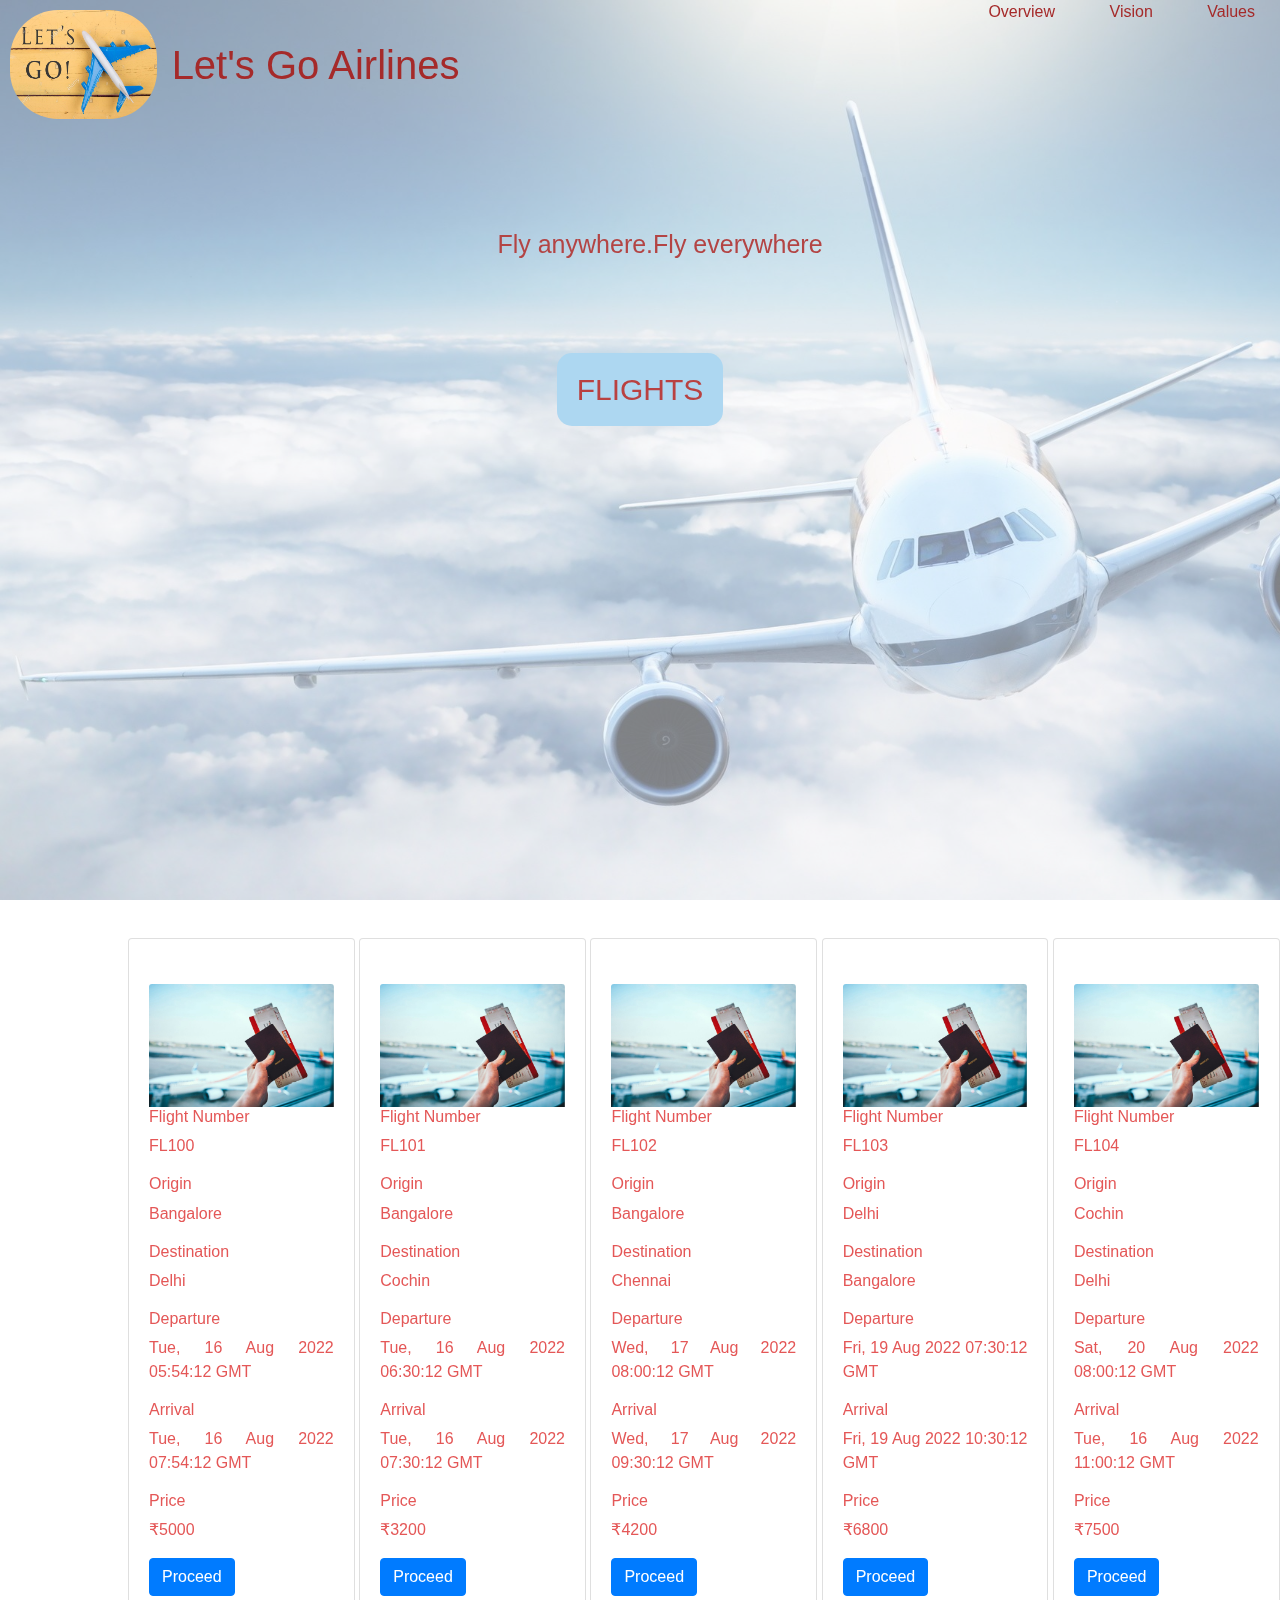
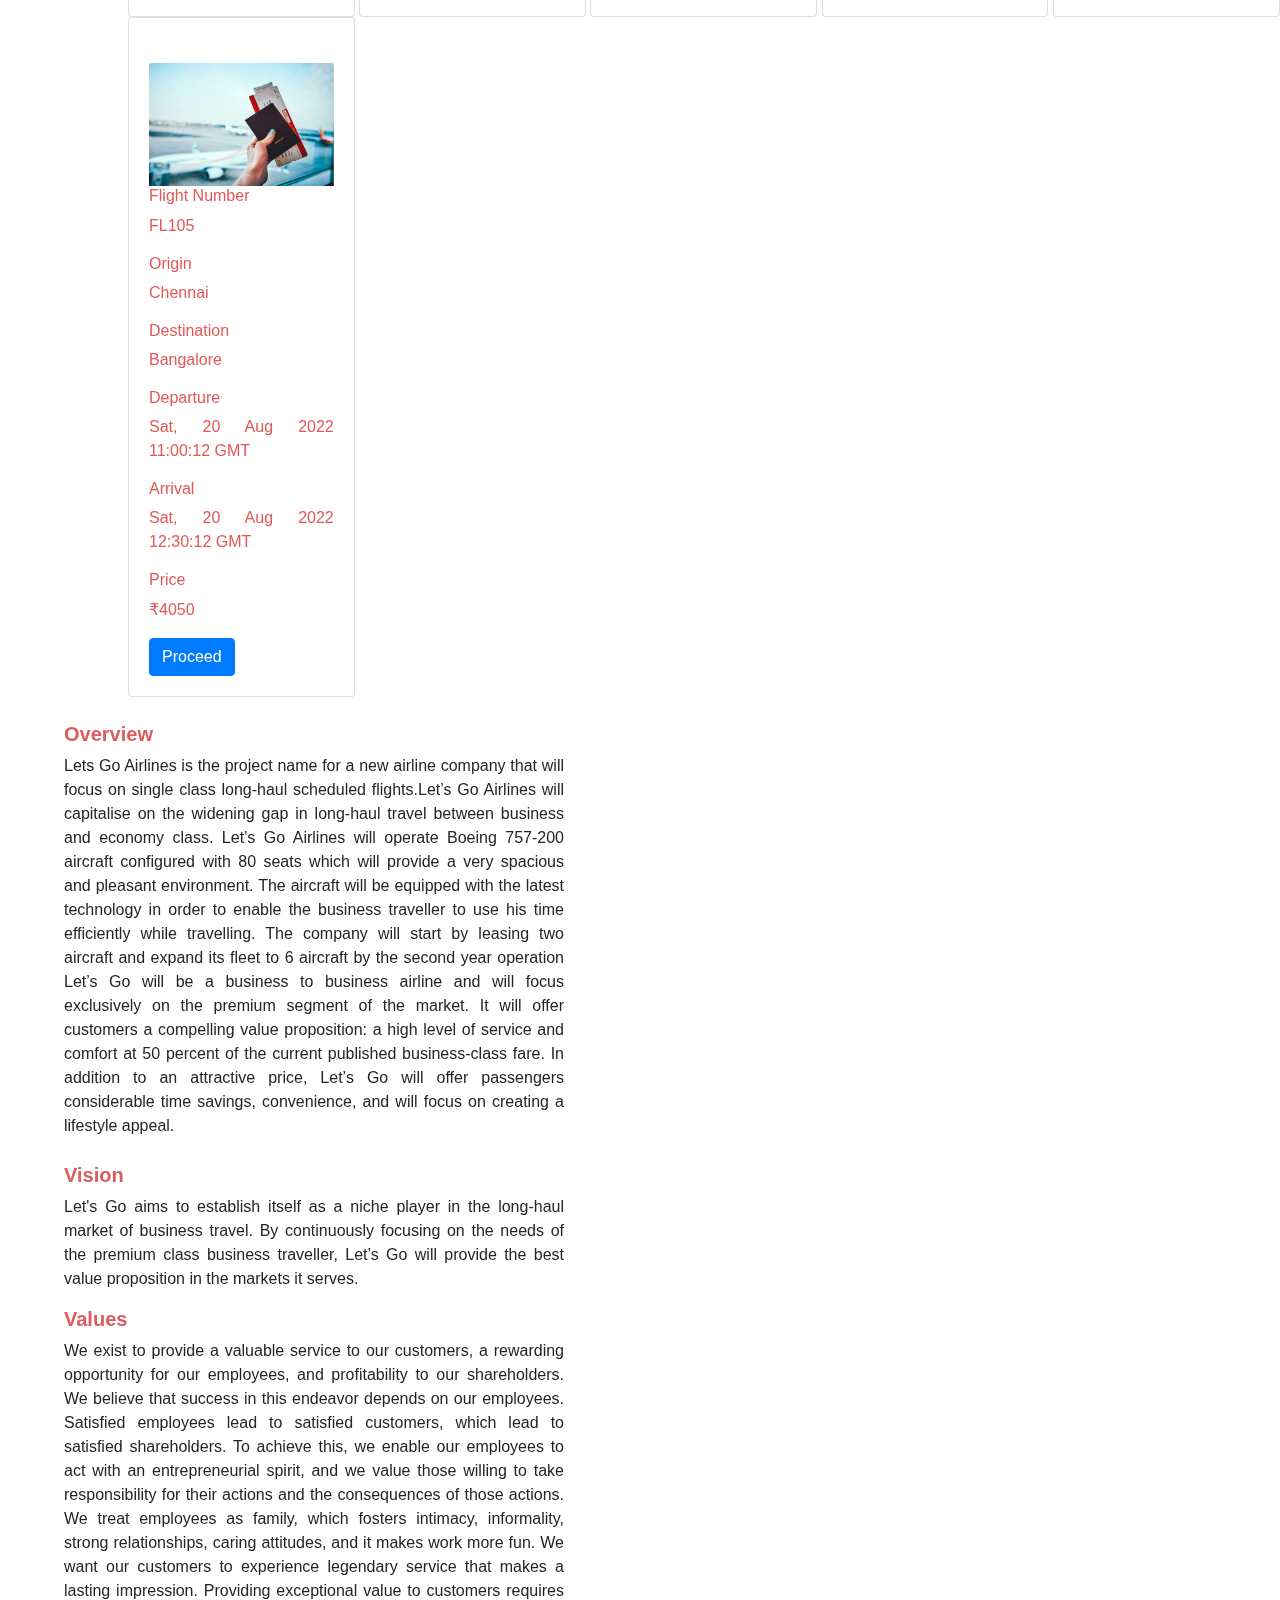
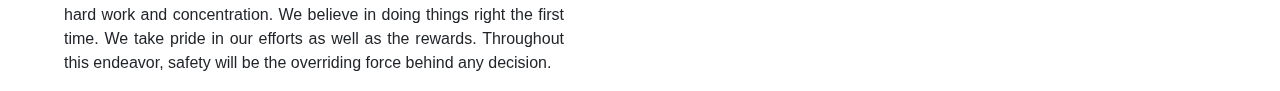
==== index.html @ 4339b14f "first commit" ====
<!DOCTYPE html>
<html lang="en">
<head>
    <meta charset="UTF-8">
    <meta http-equiv="X-UA-Compatible" content="IE=edge">
    <meta name="viewport" content="width=device-width, initial-scale=1.0">
    <title>Let's Go Airlines</title>
    <link rel="icon" type="image/x-icon" href="/images/image2.png"/>
    <link rel="stylesheet" href="style.css" />
    <link rel="stylesheet" href="https://cdn.jsdelivr.net/npm/bootstrap@4.0.0/dist/css/bootstrap.min.css" integrity="sha384-Gn5384xqQ1aoWXA+058RXPxPg6fy4IWvTNh0E263XmFcJlSAwiGgFAW/dAiS6JXm" crossorigin="anonymous">

</head>
<body>
  <header>
        <div class="banner"></div>
        <img id="image" src="images/image3.jpg"/>
        <h1 id="sitename" >Let's Go Airlines</h1>
        <ul id="navigate">
                <li><a href="#down1">Overview</a></li>
                <li><a href="#down2">Vision</a></li>
                <li><a href="#down3">Values</a></li>
               </ul>
        </div>
        <h2 id="tag">Fly anywhere.Fly everywhere</h2>
        <div id="touch">
            <a id="button" href="#scroll">FLIGHTS</a>
            </div>
    </header>
    
<div id="scroll">
        <div class="row-row-cols-5 row-cols-md-1 g-4" id="card-collection")>     

        </div>
       <div class="content">
            <div id="down1">
                <h3 class="title">Overview</h3>
                <p class="desc"> Lets Go Airlines is the project name for a new airline
                company that will focus on single class long-haul scheduled
                flights.Let’s Go Airlines will capitalise on the widening
                gap in long-haul travel between business and economy class.
                Let’s Go Airlines will operate Boeing 757-200 aircraft
                configured with 80 seats which will provide a very spacious
                and pleasant environment. The aircraft will be equipped
                with the latest technology in order to enable the business
                traveller to use his time efficiently while travelling.
                The company will start by leasing two aircraft and expand
                its fleet to 6 aircraft by the second year operation
 
                Let’s Go will be a business to business airline and will
                focus exclusively on the premium segment of the
                market. It will offer customers a compelling value
                proposition: a high level of service and comfort at
                50 percent of the current published business-class fare.  
                In addition to an attractive price, Let’s Go will offer
                passengers considerable time savings, convenience, and will
                focus on creating a lifestyle appeal.</p>
                </div>
                </div>
               <div class="content">
                <div id="down2">
                <h3 class="title">Vision</h3>
                <p class="desc">Let's Go aims to establish itself as a niche player in the
                long-haul market of business travel. By continuously focusing
                on the needs of the premium class business traveller, Let’s
                Go will provide the best value proposition in the markets it
                serves.</p>
                </div>
               <div id="down3">
                <h3 class="title">Values</h3>
                <p class="desc">We exist to provide a valuable service to our customers,
                a rewarding opportunity for our employees, and profitability
                to our shareholders. We believe that success in this endeavor
                depends on our employees. Satisfied employees lead to
                satisfied customers, which lead to satisfied shareholders.
                To achieve this, we enable our employees to act with an
                entrepreneurial spirit, and we value those willing to take
                responsibility for their actions and the consequences of
                those actions. We treat employees as family, which fosters
                intimacy, informality, strong relationships, caring attitudes,
                and it makes work more fun. We want our customers to experience
                legendary service that makes a lasting impression. Providing
                exceptional value to customers requires hard work and
                concentration. We believe in doing things right the first
                time. We take pride in our efforts as well as the rewards.
                Throughout this endeavor, safety will be the overriding force
                behind any decision.</p>
                </div>
                </div>
            </div>
         </div>
</div>
</body>

<script link src="flight.js"></script>

    </body>

</html>
---- style.css ----
#image{
    border: 1px;
    padding: 2px;
    margin: 8px;
    border-radius: 50px;
    height: 3cm;
    width: 4cm;
}

#sitename{
    font-family: Verdana, Geneva, Tahoma, sans-serif;
    color: brown;
 
}

#navigate{
    float: right;
    
}
#navigate li{
    width: 85%;
    margin: auto;
    padding:25px;
     display: inline;   
}
#navigate li a{
    color: brown;
    text-decoration:none;
    font-family: Verdana, Geneva, Tahoma, sans-serif;
}




 
header #sitename,
header #image,header #navigate{
    display: inline;
    vertical-align:middle;
    
}





.content{
    text-align:justify;
    position: relative;
    
    width: 500px;
    left: 5%;
    
    margin-top: 25px;
   
   
}

.title{
    font-weight: bold;
    font-size: 1.25rem;
    color: rgb(221, 92, 92);
 
}
.desc{
    line-height: 1.5rem;
 
}
.banner{
   
    background-image: url(images/im.jpg);
    background-size: cover;
    top: 0%;
    bottom: 0%;
  background-position-x:300%;
  background-position-x:30%;
  position: fixed;
  width: 100%;
  height:100%;
  z-index:-1;
  padding-bottom: 0%;
  opacity:0.5;
}
#tag{
    color: rgb(179, 68, 68);
    text-align: center;
    font-size: 25px;
    padding-left: 40px;
    padding-top: 100px;
    text-shadow: 10px;
   
}
#button{
    text-align: center;
    text-decoration:none;
    color:rgb(185, 65, 65) ;
    font-size: 30px;
    border-radius: 15px;
    padding: 20px;
    background-color: rgb(173, 215, 241);
}
#touch{
    text-align: center;
    padding-top: 100px;
    padding-bottom: 500px;
}
#card-collection{
    
    padding-left: 10%;
    padding-top: 2%;
}
#card-collection .card{
    display: inline-block;
}

.card-body{
    color: rgb(228, 87, 87);
    
    margin-top: 25px;
  
    text-align: justify;

}

.card{
    
    width: 6cm;
 
}
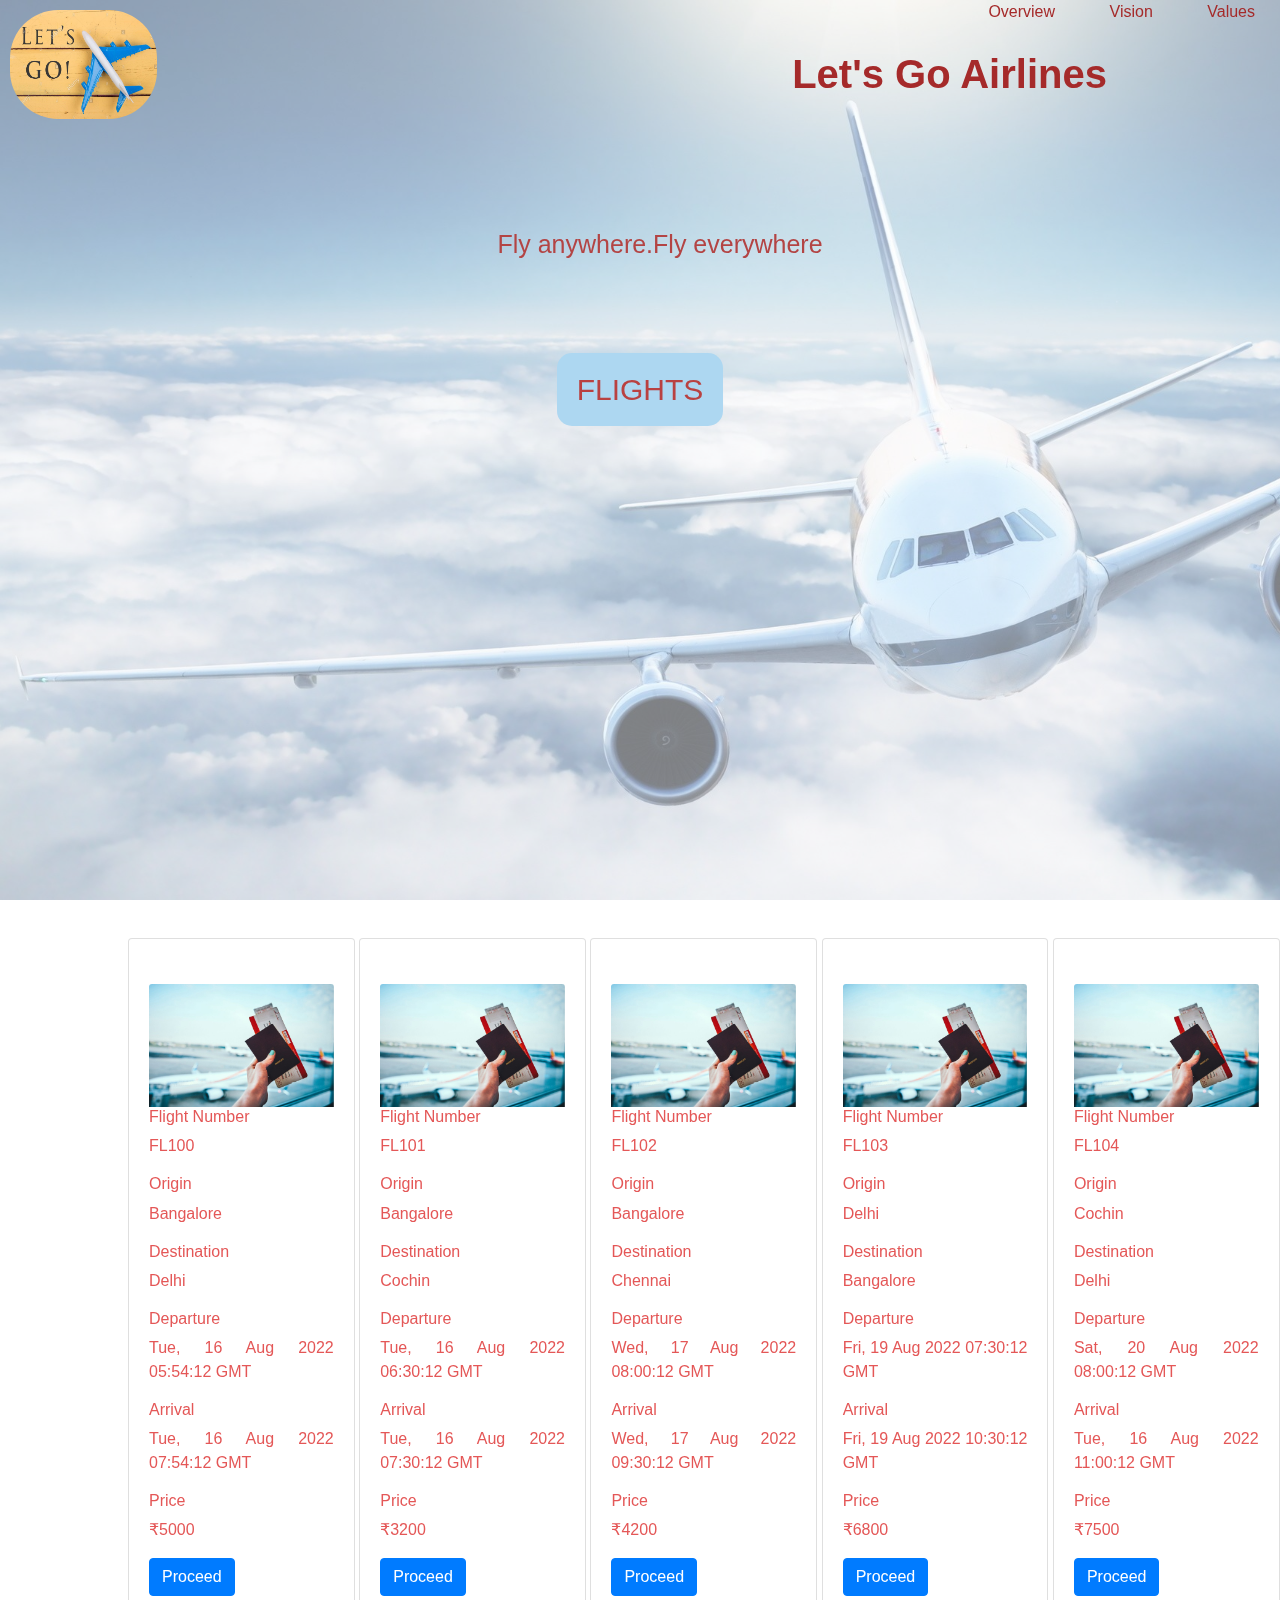
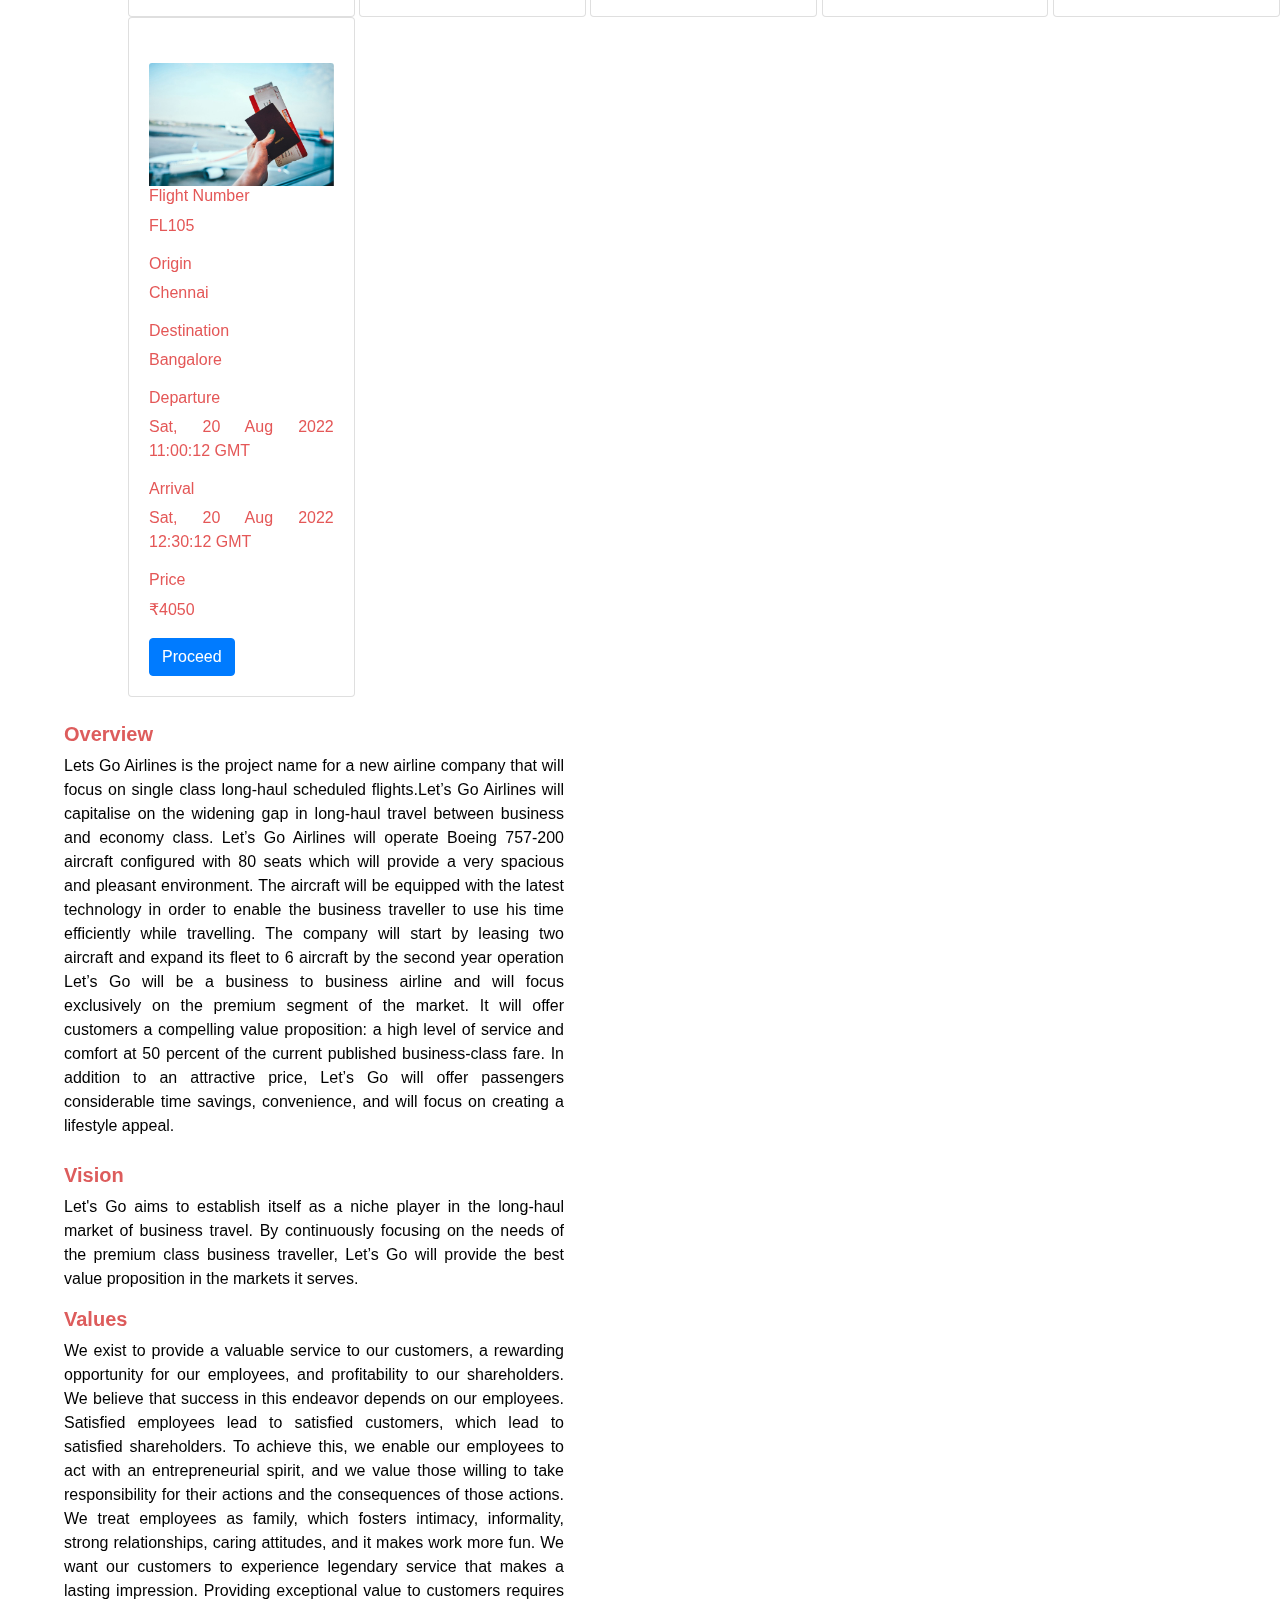
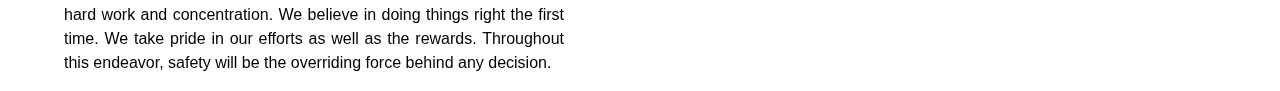
==== commit b2133a43: "second" ====
--- a/index.html
+++ b/index.html
@@ -1,105 +1,101 @@
 <!DOCTYPE html>
 <html lang="en">
+
 <head>
     <meta charset="UTF-8">
     <meta http-equiv="X-UA-Compatible" content="IE=edge">
     <meta name="viewport" content="width=device-width, initial-scale=1.0">
     <title>Let's Go Airlines</title>
-    <link rel="icon" type="image/x-icon" href="/images/image2.png"/>
+    <link rel="icon" type="image/x-icon" href="/images/image2.png" />
     <link rel="stylesheet" href="style.css" />
-    <link rel="stylesheet" href="https://cdn.jsdelivr.net/npm/bootstrap@4.0.0/dist/css/bootstrap.min.css" integrity="sha384-Gn5384xqQ1aoWXA+058RXPxPg6fy4IWvTNh0E263XmFcJlSAwiGgFAW/dAiS6JXm" crossorigin="anonymous">
+    <link rel="stylesheet" href="https://cdn.jsdelivr.net/npm/bootstrap@4.0.0/dist/css/bootstrap.min.css"
+        integrity="sha384-Gn5384xqQ1aoWXA+058RXPxPg6fy4IWvTNh0E263XmFcJlSAwiGgFAW/dAiS6JXm" crossorigin="anonymous">
 
 </head>
+
 <body>
-  <header>
+    <header>
         <div class="banner"></div>
-        <img id="image" src="images/image3.jpg"/>
-        <h1 id="sitename" >Let's Go Airlines</h1>
+        <img id="image" src="images/image3.jpg" />
+        <h1 id="sitename">Let's Go Airlines</h1>
         <ul id="navigate">
-                <li><a href="#down1">Overview</a></li>
-                <li><a href="#down2">Vision</a></li>
-                <li><a href="#down3">Values</a></li>
-               </ul>
+            <li><a href="#down1">Overview</a></li>
+            <li><a href="#down2">Vision</a></li>
+            <li><a href="#down3">Values</a></li>
+        </ul>
         </div>
         <h2 id="tag">Fly anywhere.Fly everywhere</h2>
         <div id="touch">
             <a id="button" href="#scroll">FLIGHTS</a>
-            </div>
+        </div>
     </header>
-    
-<div id="scroll">
-        <div class="row-row-cols-5 row-cols-md-1 g-4" id="card-collection")>     
+
+    <div id="scroll">
+        <div class="row-row-cols-5 row-cols-md-1 g-4" id="card-collection" )>
 
         </div>
-       <div class="content">
+        <div class="content">
             <div id="down1">
                 <h3 class="title">Overview</h3>
                 <p class="desc"> Lets Go Airlines is the project name for a new airline
-                company that will focus on single class long-haul scheduled
-                flights.Let’s Go Airlines will capitalise on the widening
-                gap in long-haul travel between business and economy class.
-                Let’s Go Airlines will operate Boeing 757-200 aircraft
-                configured with 80 seats which will provide a very spacious
-                and pleasant environment. The aircraft will be equipped
-                with the latest technology in order to enable the business
-                traveller to use his time efficiently while travelling.
-                The company will start by leasing two aircraft and expand
-                its fleet to 6 aircraft by the second year operation
- 
-                Let’s Go will be a business to business airline and will
-                focus exclusively on the premium segment of the
-                market. It will offer customers a compelling value
-                proposition: a high level of service and comfort at
-                50 percent of the current published business-class fare.  
-                In addition to an attractive price, Let’s Go will offer
-                passengers considerable time savings, convenience, and will
-                focus on creating a lifestyle appeal.</p>
-                </div>
-                </div>
-               <div class="content">
-                <div id="down2">
+                    company that will focus on single class long-haul scheduled
+                    flights.Let’s Go Airlines will capitalise on the widening
+                    gap in long-haul travel between business and economy class.
+                    Let’s Go Airlines will operate Boeing 757-200 aircraft
+                    configured with 80 seats which will provide a very spacious
+                    and pleasant environment. The aircraft will be equipped
+                    with the latest technology in order to enable the business
+                    traveller to use his time efficiently while travelling.
+                    The company will start by leasing two aircraft and expand
+                    its fleet to 6 aircraft by the second year operation
+
+                    Let’s Go will be a business to business airline and will
+                    focus exclusively on the premium segment of the
+                    market. It will offer customers a compelling value
+                    proposition: a high level of service and comfort at
+                    50 percent of the current published business-class fare.
+                    In addition to an attractive price, Let’s Go will offer
+                    passengers considerable time savings, convenience, and will
+                    focus on creating a lifestyle appeal.</p>
+            </div>
+        </div>
+        <div class="content">
+            <div id="down2">
                 <h3 class="title">Vision</h3>
                 <p class="desc">Let's Go aims to establish itself as a niche player in the
-                long-haul market of business travel. By continuously focusing
-                on the needs of the premium class business traveller, Let’s
-                Go will provide the best value proposition in the markets it
-                serves.</p>
-                </div>
-               <div id="down3">
+                    long-haul market of business travel. By continuously focusing
+                    on the needs of the premium class business traveller, Let’s
+                    Go will provide the best value proposition in the markets it
+                    serves.</p>
+            </div>
+            <div id="down3">
                 <h3 class="title">Values</h3>
                 <p class="desc">We exist to provide a valuable service to our customers,
-                a rewarding opportunity for our employees, and profitability
-                to our shareholders. We believe that success in this endeavor
-                depends on our employees. Satisfied employees lead to
-                satisfied customers, which lead to satisfied shareholders.
-                To achieve this, we enable our employees to act with an
-                entrepreneurial spirit, and we value those willing to take
-                responsibility for their actions and the consequences of
-                those actions. We treat employees as family, which fosters
-                intimacy, informality, strong relationships, caring attitudes,
-                and it makes work more fun. We want our customers to experience
-                legendary service that makes a lasting impression. Providing
-                exceptional value to customers requires hard work and
-                concentration. We believe in doing things right the first
-                time. We take pride in our efforts as well as the rewards.
-                Throughout this endeavor, safety will be the overriding force
-                behind any decision.</p>
-                </div>
-                </div>
+                    a rewarding opportunity for our employees, and profitability
+                    to our shareholders. We believe that success in this endeavor
+                    depends on our employees. Satisfied employees lead to
+                    satisfied customers, which lead to satisfied shareholders.
+                    To achieve this, we enable our employees to act with an
+                    entrepreneurial spirit, and we value those willing to take
+                    responsibility for their actions and the consequences of
+                    those actions. We treat employees as family, which fosters
+                    intimacy, informality, strong relationships, caring attitudes,
+                    and it makes work more fun. We want our customers to experience
+                    legendary service that makes a lasting impression. Providing
+                    exceptional value to customers requires hard work and
+                    concentration. We believe in doing things right the first
+                    time. We take pride in our efforts as well as the rewards.
+                    Throughout this endeavor, safety will be the overriding force
+                    behind any decision.</p>
             </div>
-         </div>
-</div>
+        </div>
+    </div>
+    </div>
+    </div>
 </body>
 
 <script link src="flight.js"></script>
 
-    </body>
+</body>
 
-</html>
- 
- 
- 
- 
- 
- 
-
+</html>--- a/style.css
+++ b/style.css
@@ -5,11 +5,16 @@
     border-radius: 50px;
     height: 3cm;
     width: 4cm;
+    
 }
 
 #sitename{
     font-family: Verdana, Geneva, Tahoma, sans-serif;
     color: brown;
+    padding-left: 625px;
+     padding-top: 50px;
+    font-weight: bold;
+    position: fixed;
  
 }
 
@@ -64,6 +69,8 @@
 }
 .desc{
     line-height: 1.5rem;
+    color:  black;
+
  
 }
 .banner{
